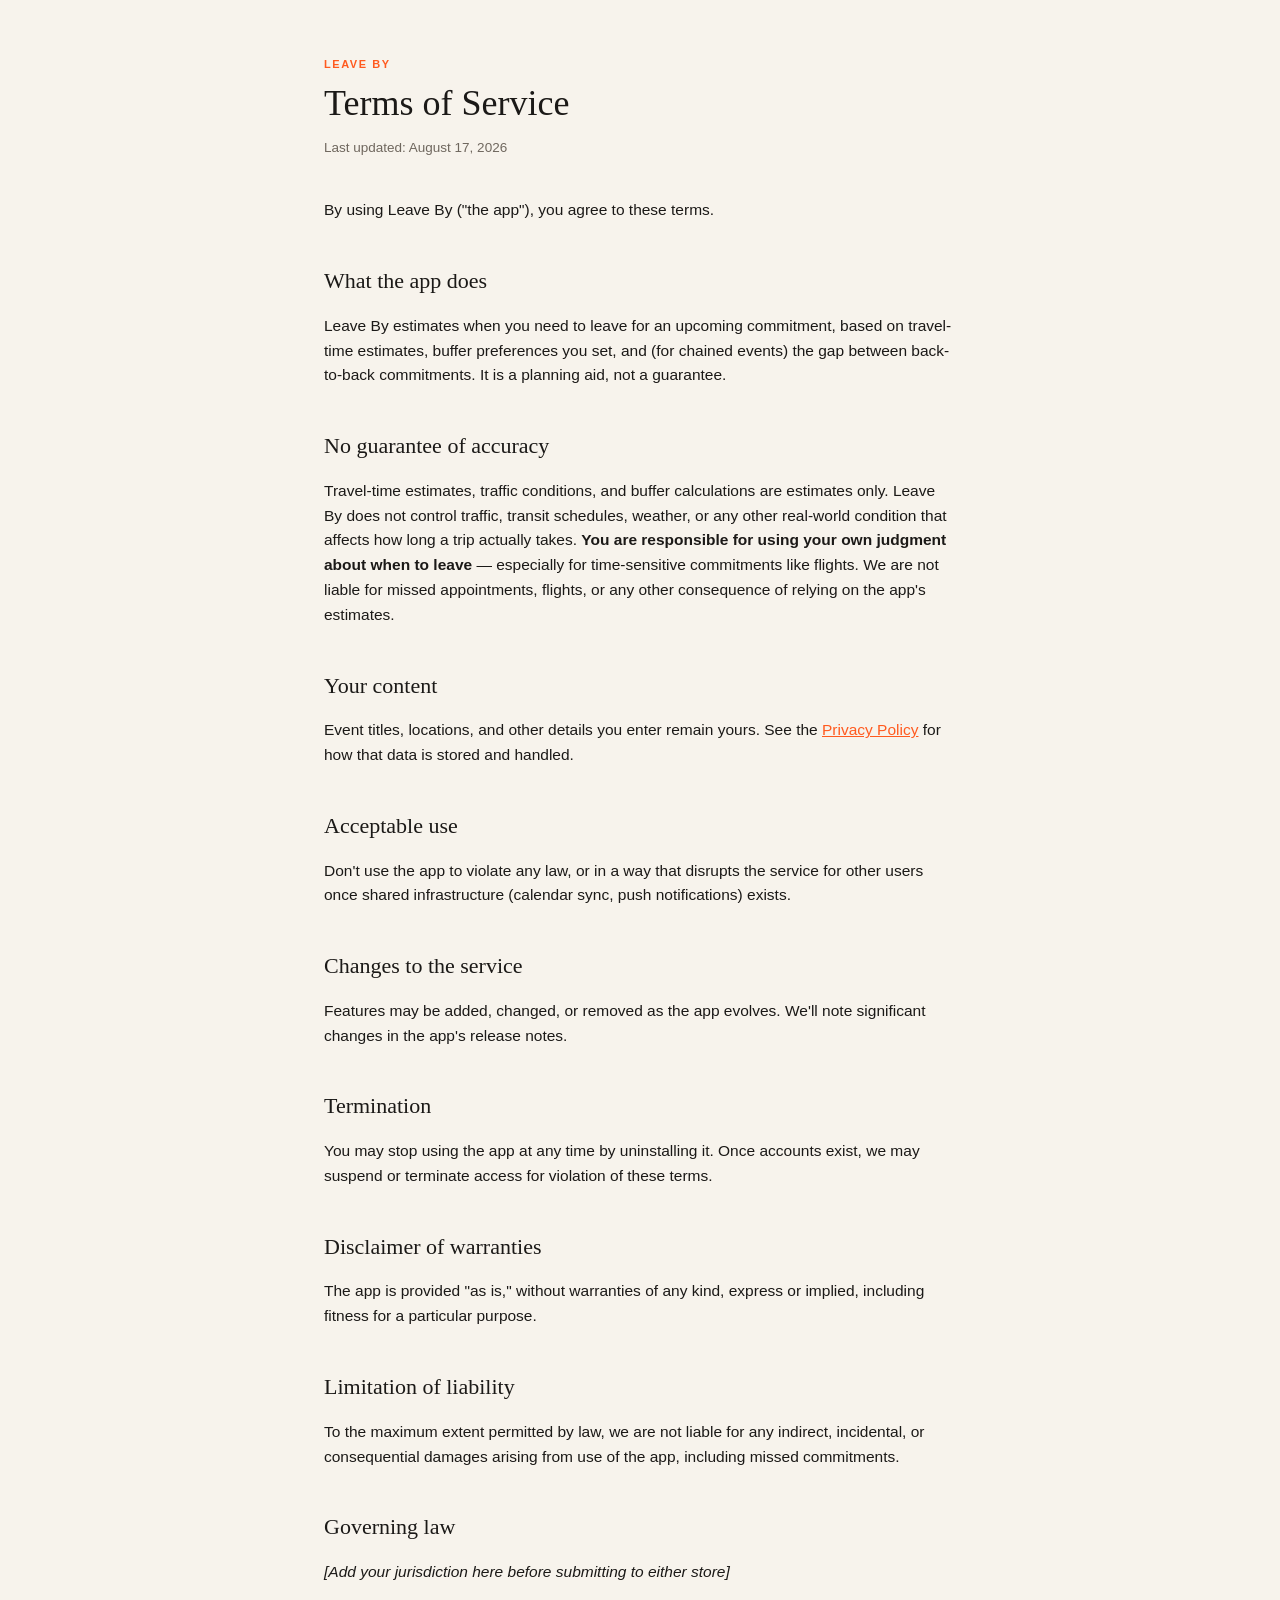
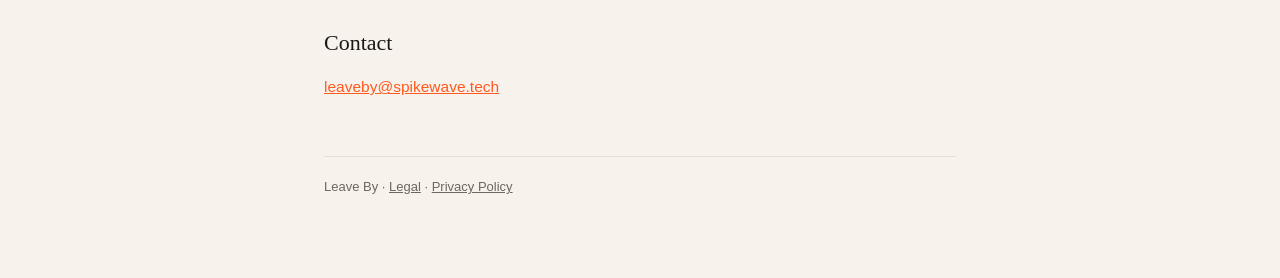
==== terms.html @ 51b52e34 "Add privacy policy and terms of service" ====
<!doctype html>
<html lang="en">
<head>
<meta charset="utf-8">
<meta name="viewport" content="width=device-width, initial-scale=1">
<title>Terms of Service — Leave By</title>
<link rel="stylesheet" href="style.css">
</head>
<body>
<div class="wrap">
  <div class="eyebrow">Leave By</div>
  <h1>Terms of Service</h1>
  <p class="updated">Last updated: August 17, 2026</p>

  <p>By using Leave By ("the app"), you agree to these terms.</p>

  <h2>What the app does</h2>
  <p>Leave By estimates when you need to leave for an upcoming commitment, based on
  travel-time estimates, buffer preferences you set, and (for chained events) the gap between
  back-to-back commitments. It is a planning aid, not a guarantee.</p>

  <h2>No guarantee of accuracy</h2>
  <p>Travel-time estimates, traffic conditions, and buffer calculations are estimates only.
  Leave By does not control traffic, transit schedules, weather, or any other real-world
  condition that affects how long a trip actually takes. <strong>You are responsible for using
  your own judgment about when to leave</strong> — especially for time-sensitive commitments
  like flights. We are not liable for missed appointments, flights, or any other consequence of
  relying on the app's estimates.</p>

  <h2>Your content</h2>
  <p>Event titles, locations, and other details you enter remain yours. See the
  <a href="privacy-policy.html">Privacy Policy</a> for how that data is stored and handled.</p>

  <h2>Acceptable use</h2>
  <p>Don't use the app to violate any law, or in a way that disrupts the service for other
  users once shared infrastructure (calendar sync, push notifications) exists.</p>

  <h2>Changes to the service</h2>
  <p>Features may be added, changed, or removed as the app evolves. We'll note significant
  changes in the app's release notes.</p>

  <h2>Termination</h2>
  <p>You may stop using the app at any time by uninstalling it. Once accounts exist, we may
  suspend or terminate access for violation of these terms.</p>

  <h2>Disclaimer of warranties</h2>
  <p>The app is provided "as is," without warranties of any kind, express or implied,
  including fitness for a particular purpose.</p>

  <h2>Limitation of liability</h2>
  <p>To the maximum extent permitted by law, we are not liable for any indirect, incidental,
  or consequential damages arising from use of the app, including missed commitments.</p>

  <h2>Governing law</h2>
  <p><em>[Add your jurisdiction here before submitting to either store]</em></p>

  <h2>Contact</h2>
  <p><a href="mailto:leaveby@spikewave.tech">leaveby@spikewave.tech</a></p>

  <footer>
    Leave By &middot; <a href="index.html">Legal</a> &middot;
    <a href="privacy-policy.html">Privacy Policy</a>
  </footer>
</div>
</body>
</html>
---- style.css ----
:root {
  --paper: #F7F3EC;
  --surf: #FFFFFF;
  --ink: #1B1917;
  --mute: #6F675E;
  --line: #E7DFD3;
  --hot: #FF5A1F;
}

* { box-sizing: border-box; }

body {
  margin: 0;
  background: var(--paper);
  color: var(--ink);
  font-family: -apple-system, "Segoe UI", Roboto, sans-serif;
  line-height: 1.6;
  -webkit-font-smoothing: antialiased;
}

.wrap {
  max-width: 680px;
  margin: 0 auto;
  padding: 56px 24px 80px;
}

.eyebrow {
  font-size: 11px;
  font-weight: 700;
  letter-spacing: .14em;
  text-transform: uppercase;
  color: var(--hot);
}

h1 {
  font-family: Georgia, "Iowan Old Style", serif;
  font-weight: 400;
  font-size: 36px;
  line-height: 1.1;
  margin: 10px 0 4px;
}

.updated {
  font-size: 13.5px;
  color: var(--mute);
  margin-bottom: 40px;
}

h2 {
  font-family: Georgia, "Iowan Old Style", serif;
  font-weight: 400;
  font-size: 22px;
  margin: 40px 0 12px;
}

p, li { font-size: 15.5px; color: var(--ink); }

ul { padding-left: 22px; }
li { margin-bottom: 6px; }

a { color: var(--hot); }

strong { font-weight: 600; }

.card {
  background: var(--surf);
  border: 1px solid var(--line);
  border-radius: 16px;
  padding: 20px 22px;
  margin: 20px 0;
}

footer {
  margin-top: 56px;
  padding-top: 20px;
  border-top: 1px solid var(--line);
  font-size: 13px;
  color: var(--mute);
}

footer a { color: var(--mute); }

.index-links {
  display: flex;
  flex-direction: column;
  gap: 12px;
  margin-top: 28px;
}

.index-links a {
  display: block;
  background: var(--surf);
  border: 1px solid var(--line);
  border-radius: 14px;
  padding: 16px 20px;
  text-decoration: none;
  color: var(--ink);
  font-weight: 600;
  font-size: 15.5px;
}

.index-links a:hover { border-color: var(--hot); }
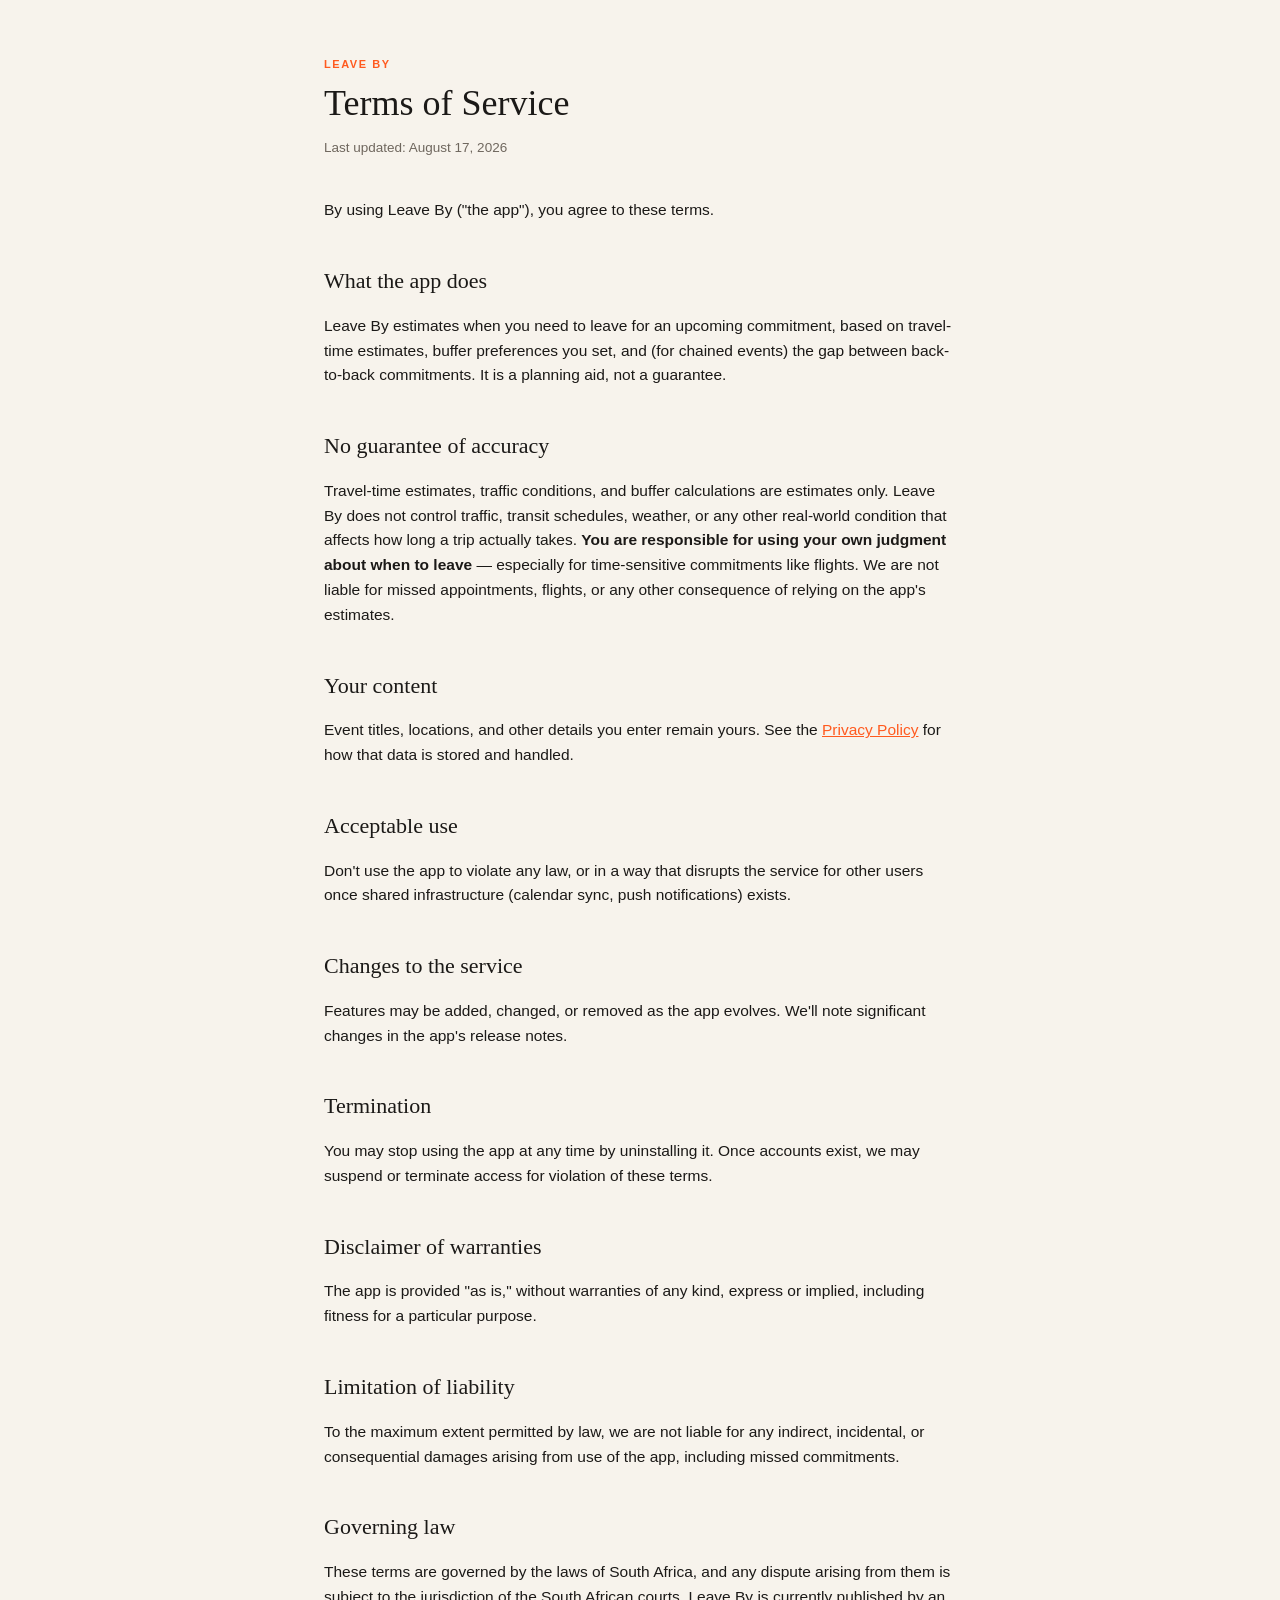
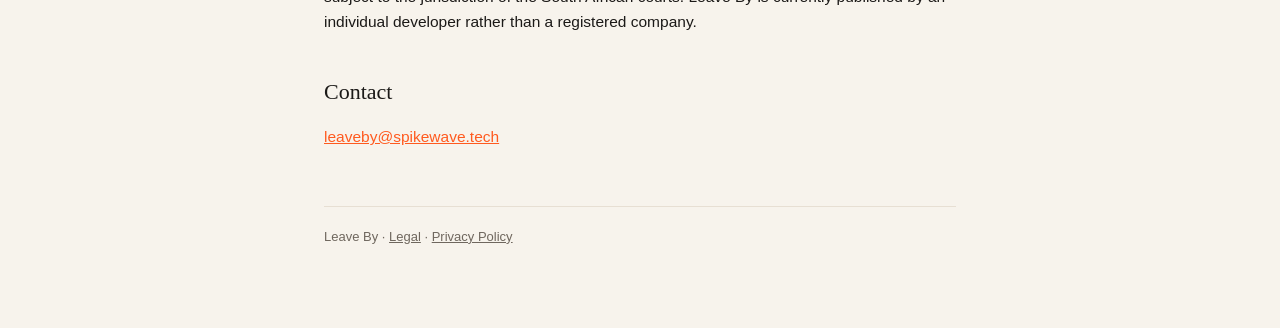
==== commit b9d7791f: "Fill in governing-law jurisdiction (South Africa)" ====
--- a/terms.html
+++ b/terms.html
@@ -52,7 +52,9 @@
   or consequential damages arising from use of the app, including missed commitments.</p>
 
   <h2>Governing law</h2>
-  <p><em>[Add your jurisdiction here before submitting to either store]</em></p>
+  <p>These terms are governed by the laws of South Africa, and any dispute arising from them
+  is subject to the jurisdiction of the South African courts. Leave By is currently published
+  by an individual developer rather than a registered company.</p>
 
   <h2>Contact</h2>
   <p><a href="mailto:leaveby@spikewave.tech">leaveby@spikewave.tech</a></p>
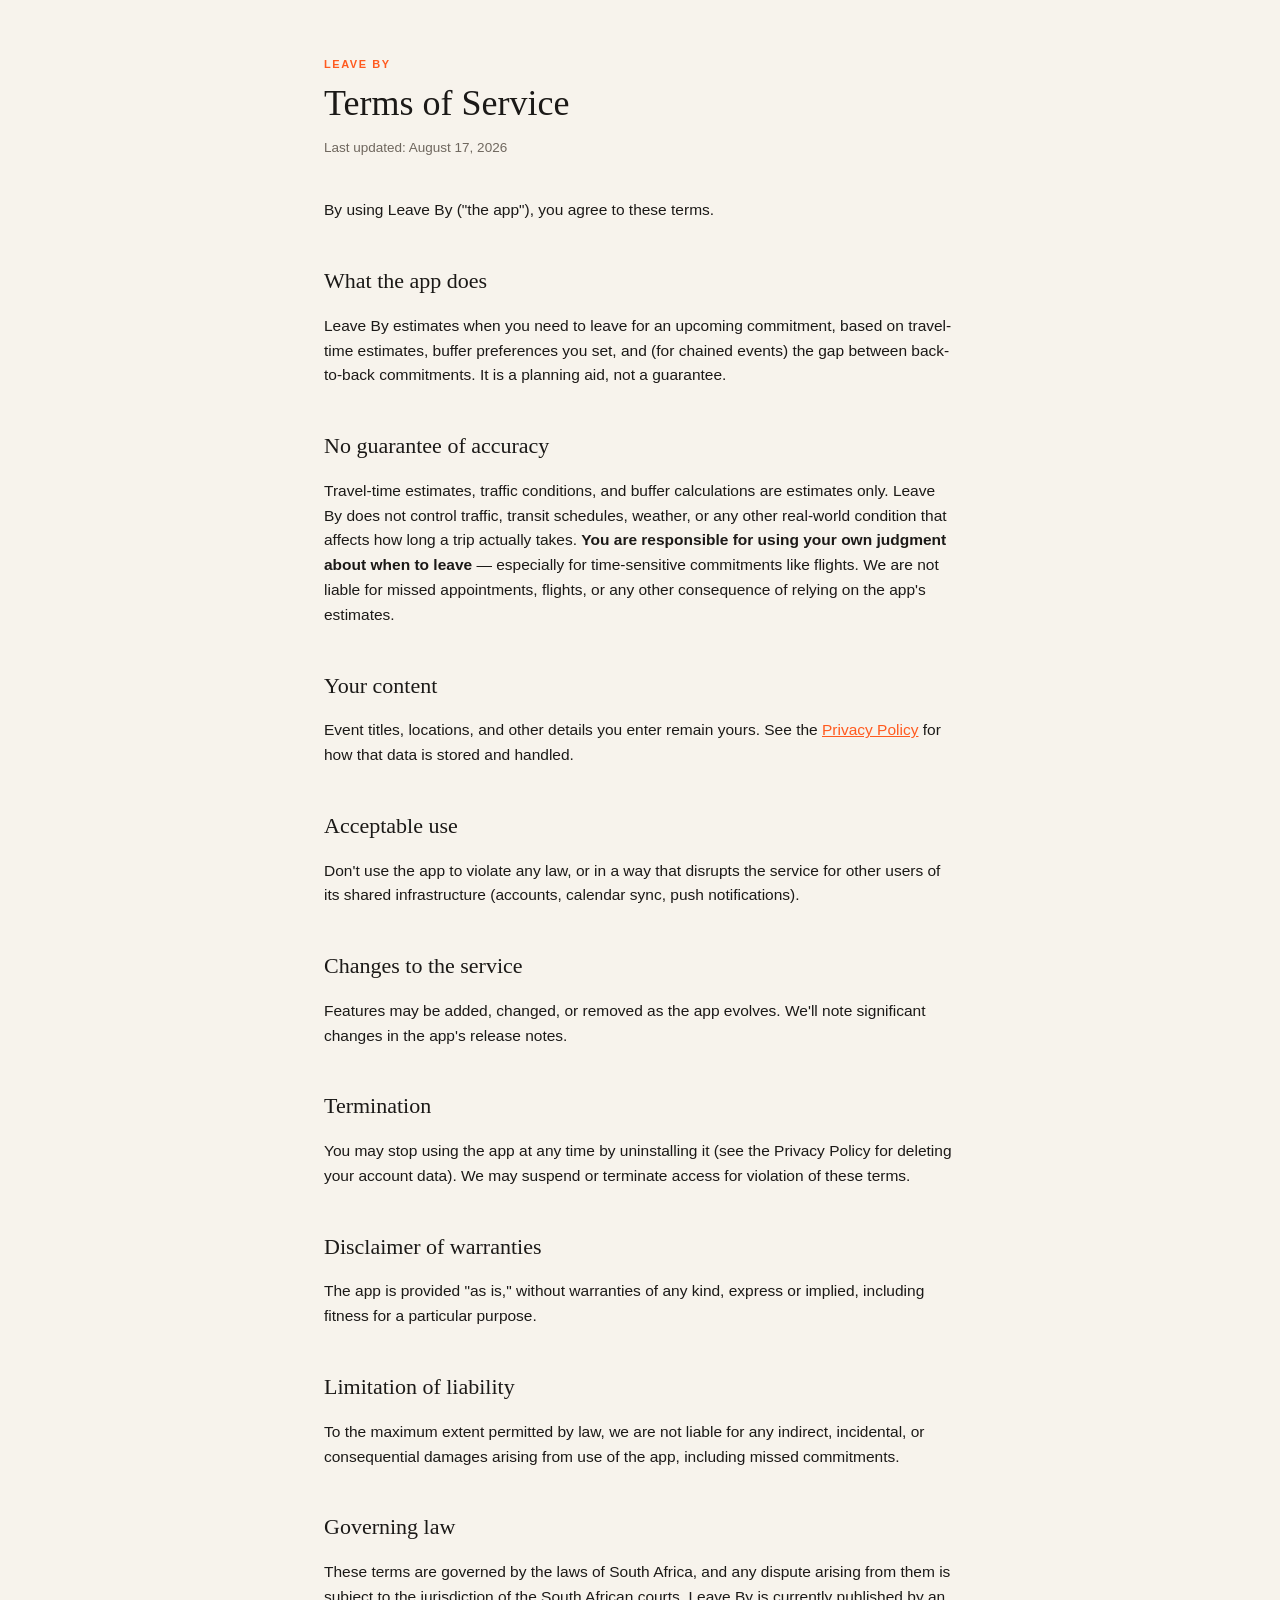
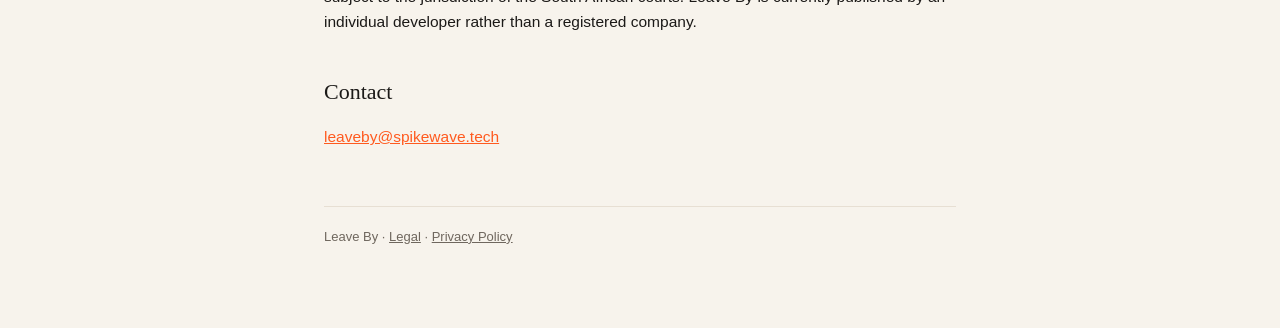
==== commit 0683fb17: "Update privacy policy for cloud backend; tense fixes in terms Privacy policy now discloses Firestore" ====
--- a/terms.html
+++ b/terms.html
@@ -33,15 +33,16 @@
 
   <h2>Acceptable use</h2>
   <p>Don't use the app to violate any law, or in a way that disrupts the service for other
-  users once shared infrastructure (calendar sync, push notifications) exists.</p>
+  users of its shared infrastructure (accounts, calendar sync, push notifications).</p>
 
   <h2>Changes to the service</h2>
   <p>Features may be added, changed, or removed as the app evolves. We'll note significant
   changes in the app's release notes.</p>
 
   <h2>Termination</h2>
-  <p>You may stop using the app at any time by uninstalling it. Once accounts exist, we may
-  suspend or terminate access for violation of these terms.</p>
+  <p>You may stop using the app at any time by uninstalling it (see the Privacy Policy for
+  deleting your account data). We may suspend or terminate access for violation of these
+  terms.</p>
 
   <h2>Disclaimer of warranties</h2>
   <p>The app is provided "as is," without warranties of any kind, express or implied,
